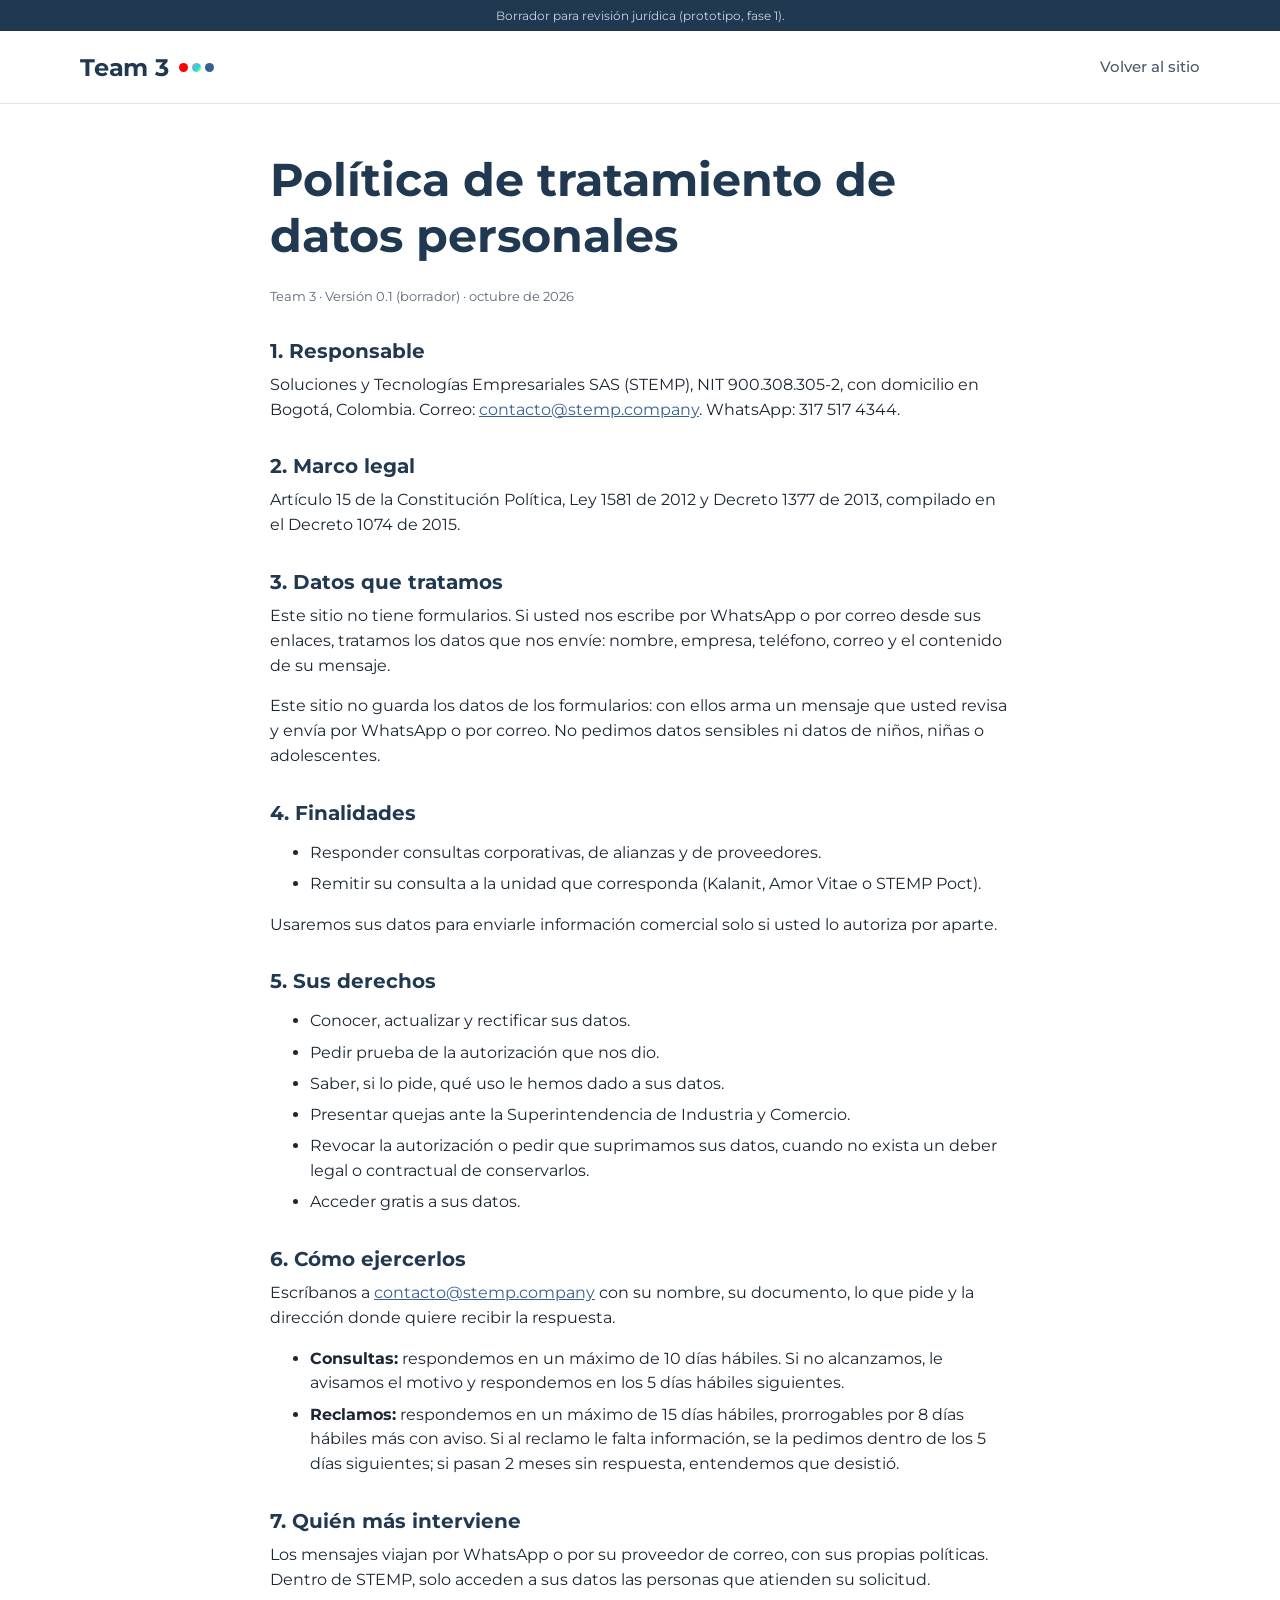
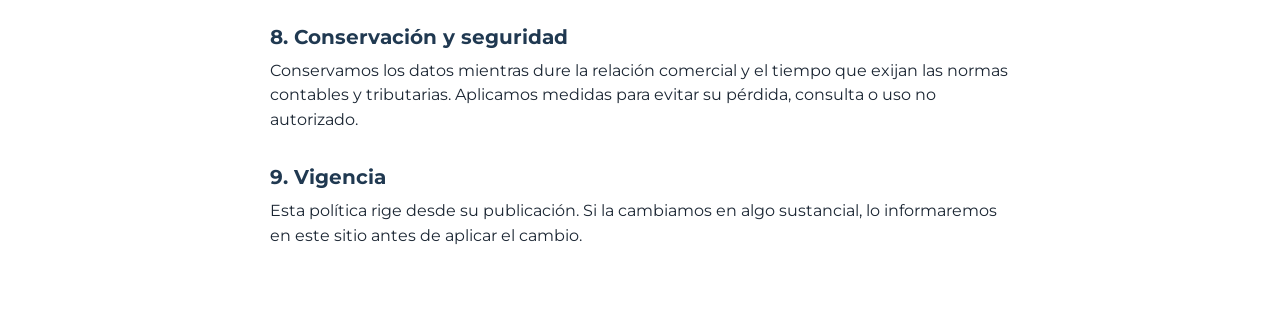
==== politica-datos.html @ 6228a0b4 "Prototipo de la fase 1 (proyecto T3) Co-Authored-By: Claude Opus 5.5 <noreply@anthropic.com>" ====
<!doctype html>
<html lang="es-CO">
<head>
  <meta charset="utf-8">
  <meta name="viewport" content="width=device-width, initial-scale=1">
  <title>Política de tratamiento de datos · Team 3</title>
  <meta name="robots" content="noindex">
  <link rel="icon" href="assets/icono.png">
  <link href="https://fonts.googleapis.com/css2?family=Montserrat:wght@400;600;700&display=swap" rel="stylesheet">
  <link rel="stylesheet" href="assets/style.css">
</head>
<body>
  <div class="aviso-prototipo">Borrador para revisión jurídica (prototipo, fase 1).</div>
  <header class="encabezado"><div class="contenedor"><a class="logotipo" href="index.html">Team 3<span class="puntos" aria-hidden="true"><i class="p-kl"></i><i class="p-av"></i><i class="p-st"></i></span></a><nav class="nav"><a href="index.html">Volver al sitio</a></nav></div></header>
  <main class="documento">
    <h1>Política de tratamiento de datos personales</h1>
    <p class="nota">Team 3 · Versión 0.1 (borrador) · octubre de 2026</p>

    <h2>1. Responsable</h2>
    <p>Soluciones y Tecnologías Empresariales SAS (STEMP), NIT 900.308.305-2, con domicilio en Bogotá, Colombia. Correo: <a href="mailto:contacto@stemp.company">contacto@stemp.company</a>. WhatsApp: 317 517 4344.</p>

    <h2>2. Marco legal</h2>
    <p>Artículo 15 de la Constitución Política, Ley 1581 de 2012 y Decreto 1377 de 2013, compilado en el Decreto 1074 de 2015.</p>

    <h2>3. Datos que tratamos</h2>
    <p>Este sitio no tiene formularios. Si usted nos escribe por WhatsApp o por correo desde sus enlaces, tratamos los datos que nos envíe: nombre, empresa, teléfono, correo y el contenido de su mensaje.</p>
    <p>Este sitio no guarda los datos de los formularios: con ellos arma un mensaje que usted revisa y envía por WhatsApp o por correo. No pedimos datos sensibles ni datos de niños, niñas o adolescentes.</p>

    <h2>4. Finalidades</h2>
    <ul><li>Responder consultas corporativas, de alianzas y de proveedores.</li><li>Remitir su consulta a la unidad que corresponda (Kalanit, Amor Vitae o STEMP Poct).</li></ul>
    <p>Usaremos sus datos para enviarle información comercial solo si usted lo autoriza por aparte.</p>

    <h2>5. Sus derechos</h2>
    <ul>
      <li>Conocer, actualizar y rectificar sus datos.</li>
      <li>Pedir prueba de la autorización que nos dio.</li>
      <li>Saber, si lo pide, qué uso le hemos dado a sus datos.</li>
      <li>Presentar quejas ante la Superintendencia de Industria y Comercio.</li>
      <li>Revocar la autorización o pedir que suprimamos sus datos, cuando no exista un deber legal o contractual de conservarlos.</li>
      <li>Acceder gratis a sus datos.</li>
    </ul>

    <h2>6. Cómo ejercerlos</h2>
    <p>Escríbanos a <a href="mailto:contacto@stemp.company">contacto@stemp.company</a> con su nombre, su documento, lo que pide y la dirección donde quiere recibir la respuesta.</p>
    <ul>
      <li><strong>Consultas:</strong> respondemos en un máximo de 10 días hábiles. Si no alcanzamos, le avisamos el motivo y respondemos en los 5 días hábiles siguientes.</li>
      <li><strong>Reclamos:</strong> respondemos en un máximo de 15 días hábiles, prorrogables por 8 días hábiles más con aviso. Si al reclamo le falta información, se la pedimos dentro de los 5 días siguientes; si pasan 2 meses sin respuesta, entendemos que desistió.</li>
    </ul>

    <h2>7. Quién más interviene</h2>
    <p>Los mensajes viajan por WhatsApp o por su proveedor de correo, con sus propias políticas. Dentro de STEMP, solo acceden a sus datos las personas que atienden su solicitud.</p>

    <h2>8. Conservación y seguridad</h2>
    <p>Conservamos los datos mientras dure la relación comercial y el tiempo que exijan las normas contables y tributarias. Aplicamos medidas para evitar su pérdida, consulta o uso no autorizado.</p>

    <h2>9. Vigencia</h2>
    <p>Esta política rige desde su publicación. Si la cambiamos en algo sustancial, lo informaremos en este sitio antes de aplicar el cambio.</p>
  </main>
</body>
</html>
---- assets/style.css ----
/* Team 3 · paleta de STEMP (Brand Kit v0.1) mientras Team 3 no tenga identidad propia */
:root {
  --azul-profundo: #203951;
  --azul-stemp: #366092;
  --azul-claro: #9DDCF9;
  --blanco: #FFFFFF;
  --tinta: #1B2633;
  --tinta-suave: #4A5868;
  --tinta-tenue: #5C6979;
  --superficie: #F2F6FA;
  --borde: #DCE4EC;
  --oscuro-superficie: #2A4763;
  --oscuro-texto-suave: #C9D6E3;
  --whatsapp: #1A7F4B;
  --radio: 10px;
  --ancho: 1160px;
}

* { box-sizing: border-box; }
html { scroll-behavior: smooth; }
body {
  margin: 0;
  font-family: "Montserrat", "Century Gothic", system-ui, sans-serif;
  color: var(--tinta);
  background: var(--blanco);
  line-height: 1.55;
  font-size: 16px;
}
img { max-width: 100%; display: block; }
a { color: var(--azul-stemp); }
h1, h2, h3 { color: var(--azul-profundo); line-height: 1.2; margin: 0 0 .5em; }
h1 { font-size: clamp(1.9rem, 4vw, 2.9rem); font-weight: 700; }
h2 { font-size: clamp(1.5rem, 3vw, 2rem); font-weight: 700; }
h3 { font-size: 1.08rem; font-weight: 600; }
p { margin: 0 0 1em; }
.contenedor { max-width: var(--ancho); margin: 0 auto; padding: 0 20px; }
.etiqueta { text-transform: uppercase; letter-spacing: .14em; font-size: .75rem; font-weight: 600; color: var(--azul-stemp); margin-bottom: .6em; }

.aviso-prototipo { background: var(--azul-profundo); color: var(--oscuro-texto-suave); font-size: .78rem; text-align: center; padding: 6px 12px; }

/* Encabezado */
.encabezado { position: sticky; top: 0; z-index: 20; background: rgba(255,255,255,.96); backdrop-filter: blur(6px); border-bottom: 1px solid var(--borde); }
.encabezado .contenedor { display: flex; align-items: center; gap: 20px; min-height: 72px; }
.marca { display: flex; align-items: center; gap: 12px; text-decoration: none; }
.marca img { height: 40px; width: auto; }
.marca span { font-weight: 600; font-size: 1.05rem; color: var(--azul-profundo); border-left: 2px solid var(--borde); padding-left: 12px; }
.nav { margin-left: auto; display: flex; gap: 22px; align-items: center; }
.nav a { text-decoration: none; color: var(--tinta-suave); font-weight: 500; font-size: .93rem; }
.nav a:hover { color: var(--azul-profundo); }
.nav a.boton-primario, .nav a.boton-primario:hover { color: #fff; }
.boton-carrito { position: relative; }

/* Botones */
.boton { display: inline-flex; align-items: center; justify-content: center; gap: 8px; border: 0; cursor: pointer; font: inherit; font-weight: 600; font-size: .93rem; padding: 12px 20px; border-radius: 999px; text-decoration: none; transition: transform .12s, background .12s; }
.boton:active { transform: translateY(1px); }
.boton-primario { background: var(--azul-stemp); color: #fff; }
.boton-primario:hover { background: var(--azul-profundo); }
.boton-secundario { background: transparent; color: var(--azul-profundo); border: 1.5px solid var(--azul-profundo); }
.boton-secundario:hover { background: var(--superficie); }
.boton-whatsapp { background: var(--whatsapp); color: #fff; }
.boton-whatsapp:hover { background: #136b3e; }
.boton-claro { background: #fff; color: var(--azul-profundo); }
.boton-pequeno { padding: 8px 14px; font-size: .85rem; }
.contador { background: var(--azul-claro); color: var(--azul-profundo); border-radius: 999px; min-width: 22px; height: 22px; font-size: .75rem; display: inline-flex; align-items: center; justify-content: center; padding: 0 6px; }

/* Portada */
.portada { background: linear-gradient(160deg, var(--superficie) 0%, #fff 70%); padding: 72px 0 64px; position: relative; overflow: hidden; }
.portada::after { content: ""; position: absolute; right: -140px; top: -140px; width: 460px; height: 460px; border-radius: 50%; border: 36px solid var(--azul-claro); opacity: .35; }
.portada .contenedor { position: relative; z-index: 1; display: grid; grid-template-columns: 1.3fr 1fr; gap: 48px; align-items: center; }
.portada p.lead { font-size: 1.12rem; color: var(--tinta-suave); max-width: 36em; }
.acciones { display: flex; gap: 12px; flex-wrap: wrap; margin-top: 24px; }
.pilares { display: grid; gap: 12px; }
.pilar { background: #fff; border: 1px solid var(--borde); border-radius: var(--radio); padding: 16px 18px; display: flex; gap: 14px; align-items: flex-start; }
.pilar .icono { flex: none; width: 38px; height: 38px; border-radius: 50%; background: var(--superficie); color: var(--azul-stemp); display: grid; place-items: center; }
.pilar h3 { margin: 0 0 2px; font-size: .98rem; }
.pilar p { margin: 0; font-size: .88rem; color: var(--tinta-suave); }

/* Secciones */
section { padding: 64px 0; }
.seccion-gris { background: var(--superficie); }
.encabezado-seccion { max-width: 720px; margin-bottom: 28px; }
.encabezado-seccion p { color: var(--tinta-suave); }

/* Equipos */
.equipos { display: grid; grid-template-columns: repeat(auto-fit, minmax(250px, 1fr)); gap: 18px; }
.tarjeta { background: #fff; border: 1px solid var(--borde); border-radius: var(--radio); padding: 22px; display: flex; flex-direction: column; gap: 10px; }
.tarjeta .linea { font-size: .75rem; text-transform: uppercase; letter-spacing: .1em; color: var(--azul-stemp); font-weight: 600; }
.tarjeta p { font-size: .88rem; color: var(--tinta-suave); margin: 0; flex: 1; }
.tarjeta .acciones { margin-top: 8px; }
.ilustracion { height: 120px; border-radius: 8px; background: linear-gradient(135deg, var(--azul-profundo), var(--azul-stemp)); display: grid; place-items: center; color: var(--azul-claro); }

/* Catálogo */
.filtros { display: flex; flex-wrap: wrap; gap: 8px; margin-bottom: 14px; }
.filtro { border: 1px solid var(--borde); background: #fff; color: var(--tinta-suave); padding: 8px 14px; border-radius: 999px; cursor: pointer; font: inherit; font-size: .85rem; font-weight: 500; }
.filtro[aria-pressed="true"] { background: var(--azul-profundo); color: #fff; border-color: var(--azul-profundo); }
.buscador { width: 100%; max-width: 420px; padding: 12px 16px; border: 1px solid var(--borde); border-radius: 999px; font: inherit; margin-bottom: 18px; }
.detalle-linea { background: #fff; border-left: 4px solid var(--azul-claro); padding: 12px 16px; border-radius: 6px; font-size: .9rem; color: var(--tinta-suave); margin-bottom: 18px; }
.lista { display: grid; grid-template-columns: repeat(auto-fill, minmax(260px, 1fr)); gap: 12px; }
.producto { background: #fff; border: 1px solid var(--borde); border-radius: var(--radio); padding: 16px; display: flex; flex-direction: column; gap: 6px; }
.producto .codigo { font-size: .72rem; color: var(--tinta-tenue); letter-spacing: .05em; }
.producto h3 { font-size: .95rem; margin: 0; color: var(--tinta); font-weight: 600; }
.producto .meta { font-size: .8rem; color: var(--tinta-suave); }
.producto .fila { display: flex; gap: 8px; align-items: center; margin-top: auto; padding-top: 8px; }
.cantidad { display: inline-flex; align-items: center; border: 1px solid var(--borde); border-radius: 999px; overflow: hidden; }
.cantidad button { border: 0; background: var(--superficie); width: 32px; height: 34px; cursor: pointer; font-size: 1rem; color: var(--azul-profundo); }
.cantidad input { width: 40px; border: 0; text-align: center; font: inherit; font-size: .9rem; -moz-appearance: textfield; }
.cantidad input::-webkit-inner-spin-button { -webkit-appearance: none; }
.vacio { color: var(--tinta-tenue); padding: 20px 0; }

/* Cómo funciona */
.pasos { display: grid; grid-template-columns: repeat(auto-fit, minmax(210px, 1fr)); gap: 18px; counter-reset: paso; }
.paso { padding: 20px; border-radius: var(--radio); background: #fff; border: 1px solid var(--borde); }
.paso::before { counter-increment: paso; content: counter(paso); display: inline-grid; place-items: center; width: 32px; height: 32px; border-radius: 50%; background: var(--azul-profundo); color: #fff; font-weight: 700; margin-bottom: 10px; }
.paso p { font-size: .9rem; color: var(--tinta-suave); margin: 0; }

/* Contacto y pie */
.banda { background: var(--azul-profundo); color: #fff; }
.banda h2 { color: #fff; }
.banda p { color: var(--oscuro-texto-suave); }
.banda .contenedor { display: flex; justify-content: space-between; align-items: center; gap: 24px; flex-wrap: wrap; }
.pie { background: #17293b; color: var(--oscuro-texto-suave); font-size: .85rem; padding: 36px 0; }
.pie .contenedor { display: grid; grid-template-columns: 2fr 1fr 1fr; gap: 24px; }
.pie a { color: #fff; }
.pie img { height: 34px; width: auto; margin-bottom: 10px; }
.pie h3 { color: #fff; font-size: .9rem; }
.pie ul { list-style: none; padding: 0; margin: 0; display: grid; gap: 6px; }

/* Panel del pedido */
.velo { position: fixed; inset: 0; background: rgba(16, 28, 42, .45); z-index: 40; opacity: 0; pointer-events: none; transition: opacity .2s; }
.velo.abierto { opacity: 1; pointer-events: auto; }
.panel { position: fixed; top: 0; right: 0; bottom: 0; width: min(460px, 100%); background: #fff; z-index: 50; transform: translateX(100%); transition: transform .25s ease; display: flex; flex-direction: column; box-shadow: -10px 0 30px rgba(0,0,0,.12); }
.panel.abierto { transform: none; }
.panel-cabeza { display: flex; justify-content: space-between; align-items: center; padding: 18px 20px; border-bottom: 1px solid var(--borde); }
.panel-cabeza h2 { font-size: 1.2rem; margin: 0; }
.cerrar { border: 0; background: var(--superficie); width: 36px; height: 36px; border-radius: 50%; cursor: pointer; font-size: 1.2rem; color: var(--azul-profundo); }
.panel-cuerpo { padding: 18px 20px; overflow-y: auto; flex: 1; }
.linea-pedido { display: grid; grid-template-columns: 1fr auto auto; gap: 10px; align-items: center; padding: 10px 0; border-bottom: 1px solid var(--borde); font-size: .88rem; }
.linea-pedido small { color: var(--tinta-tenue); display: block; }
.quitar { border: 0; background: none; color: var(--tinta-tenue); cursor: pointer; font-size: .8rem; text-decoration: underline; }
.panel-pie { padding: 16px 20px; border-top: 1px solid var(--borde); display: grid; gap: 10px; background: var(--superficie); }
.nota { font-size: .8rem; color: var(--tinta-tenue); }

/* Formularios */
form .campo { display: grid; gap: 4px; margin-bottom: 12px; }
form label { font-size: .82rem; font-weight: 600; color: var(--tinta-suave); }
form input, form select, form textarea { font: inherit; font-size: .93rem; padding: 10px 12px; border: 1px solid var(--borde); border-radius: 8px; background: #fff; color: var(--tinta); width: 100%; }
form input:focus, form select:focus, form textarea:focus, .buscador:focus { outline: 2px solid var(--azul-claro); border-color: var(--azul-stemp); }
.dos { display: grid; grid-template-columns: 1fr 1fr; gap: 10px; }
.autorizacion { display: flex; gap: 10px; align-items: flex-start; font-size: .82rem; color: var(--tinta-suave); margin: 6px 0 4px; }
.autorizacion input { width: auto; margin-top: 3px; }
.error { color: #B3261E; font-size: .82rem; min-height: 1.2em; }

/* Ventana de cotización */
.ventana { position: fixed; inset: 0; display: grid; place-items: center; z-index: 60; padding: 16px; pointer-events: none; opacity: 0; transition: opacity .2s; }
.ventana.abierta { opacity: 1; pointer-events: auto; }
.ventana .caja { background: #fff; border-radius: 14px; width: min(560px, 100%); max-height: calc(100vh - 32px); overflow-y: auto; padding: 24px; box-shadow: 0 20px 50px rgba(0,0,0,.2); }

.aviso-flotante { position: fixed; left: 50%; bottom: 24px; transform: translate(-50%, 20px); background: var(--azul-profundo); color: #fff; padding: 10px 18px; border-radius: 999px; font-size: .88rem; opacity: 0; transition: all .2s; z-index: 70; pointer-events: none; }
.aviso-flotante.visible { opacity: 1; transform: translate(-50%, 0); }

/* Página de texto (política) */
.documento { max-width: 780px; margin: 0 auto; padding: 48px 20px 64px; }
.documento h2 { font-size: 1.25rem; margin-top: 1.6em; }
.documento li { margin-bottom: .4em; }

@media (max-width: 860px) {
  .portada .contenedor { grid-template-columns: 1fr; }
  .pie .contenedor { grid-template-columns: 1fr; }
  .nav a.ocultable { display: none; }
}
@media (max-width: 520px) {
  .marca span { display: none; }
  .dos { grid-template-columns: 1fr; }
  section { padding: 48px 0; }
}

/* ---- Propio de Team 3 ---- */
.logotipo { font-weight: 700; font-size: 1.5rem; color: var(--azul-profundo); letter-spacing: -.01em; display: inline-flex; align-items: center; gap: 10px; text-decoration: none; }
.logotipo .puntos { display: inline-flex; gap: 4px; }
.logotipo .puntos i { width: 9px; height: 9px; border-radius: 50%; display: block; }
.p-kl { background: #FF0000; } .p-av { background: linear-gradient(135deg, #FF7BAC, #00E0F4 55%, #FFF200); } .p-st { background: #366092; }
.pie .logotipo { color: #fff; margin-bottom: 10px; }
.unidades { display: grid; grid-template-columns: repeat(auto-fit, minmax(280px, 1fr)); gap: 20px; }
.unidad { background: #fff; border: 1px solid var(--borde); border-radius: 14px; padding: 26px; display: flex; flex-direction: column; gap: 12px; border-top: 5px solid var(--color, var(--azul-stemp)); }
.unidad .logo-unidad { height: 64px; display: flex; align-items: center; gap: 10px; }
.unidad .logo-unidad img { max-height: 56px; width: auto; }
.unidad .logo-unidad span { font-weight: 600; color: var(--azul-profundo); border-left: 2px solid var(--borde); padding-left: 10px; }
.unidad p { color: var(--tinta-suave); font-size: .93rem; margin: 0; flex: 1; }
.unidad .tipo { font-size: .75rem; text-transform: uppercase; letter-spacing: .1em; font-weight: 600; color: var(--tinta-tenue); }
.flujo { display: grid; grid-template-columns: repeat(4, 1fr); gap: 0; margin-top: 10px; }
.flujo .etapa { position: relative; padding: 20px 18px 20px 0; }
.flujo .etapa::before { content: ""; position: absolute; top: 34px; left: 40px; right: 0; height: 2px; background: var(--borde); }
.flujo .etapa:last-child::before { display: none; }
.flujo .nodo { width: 30px; height: 30px; border-radius: 50%; background: var(--color); position: relative; z-index: 1; margin-bottom: 12px; box-shadow: 0 0 0 6px #fff; }
.flujo h3 { font-size: .98rem; margin-bottom: 4px; }
.flujo p { font-size: .88rem; color: var(--tinta-suave); margin: 0; }
.flujo small { display: block; margin-top: 6px; font-size: .75rem; color: var(--tinta-tenue); text-transform: uppercase; letter-spacing: .08em; font-weight: 600; }
.dato { font-size: 2rem; font-weight: 700; color: var(--azul-profundo); }
@media (max-width: 860px) { .flujo { grid-template-columns: 1fr 1fr; } .flujo .etapa::before { display: none; } }
@media (max-width: 520px) { .flujo { grid-template-columns: 1fr; } }

section[id] { scroll-margin-top: 80px; }
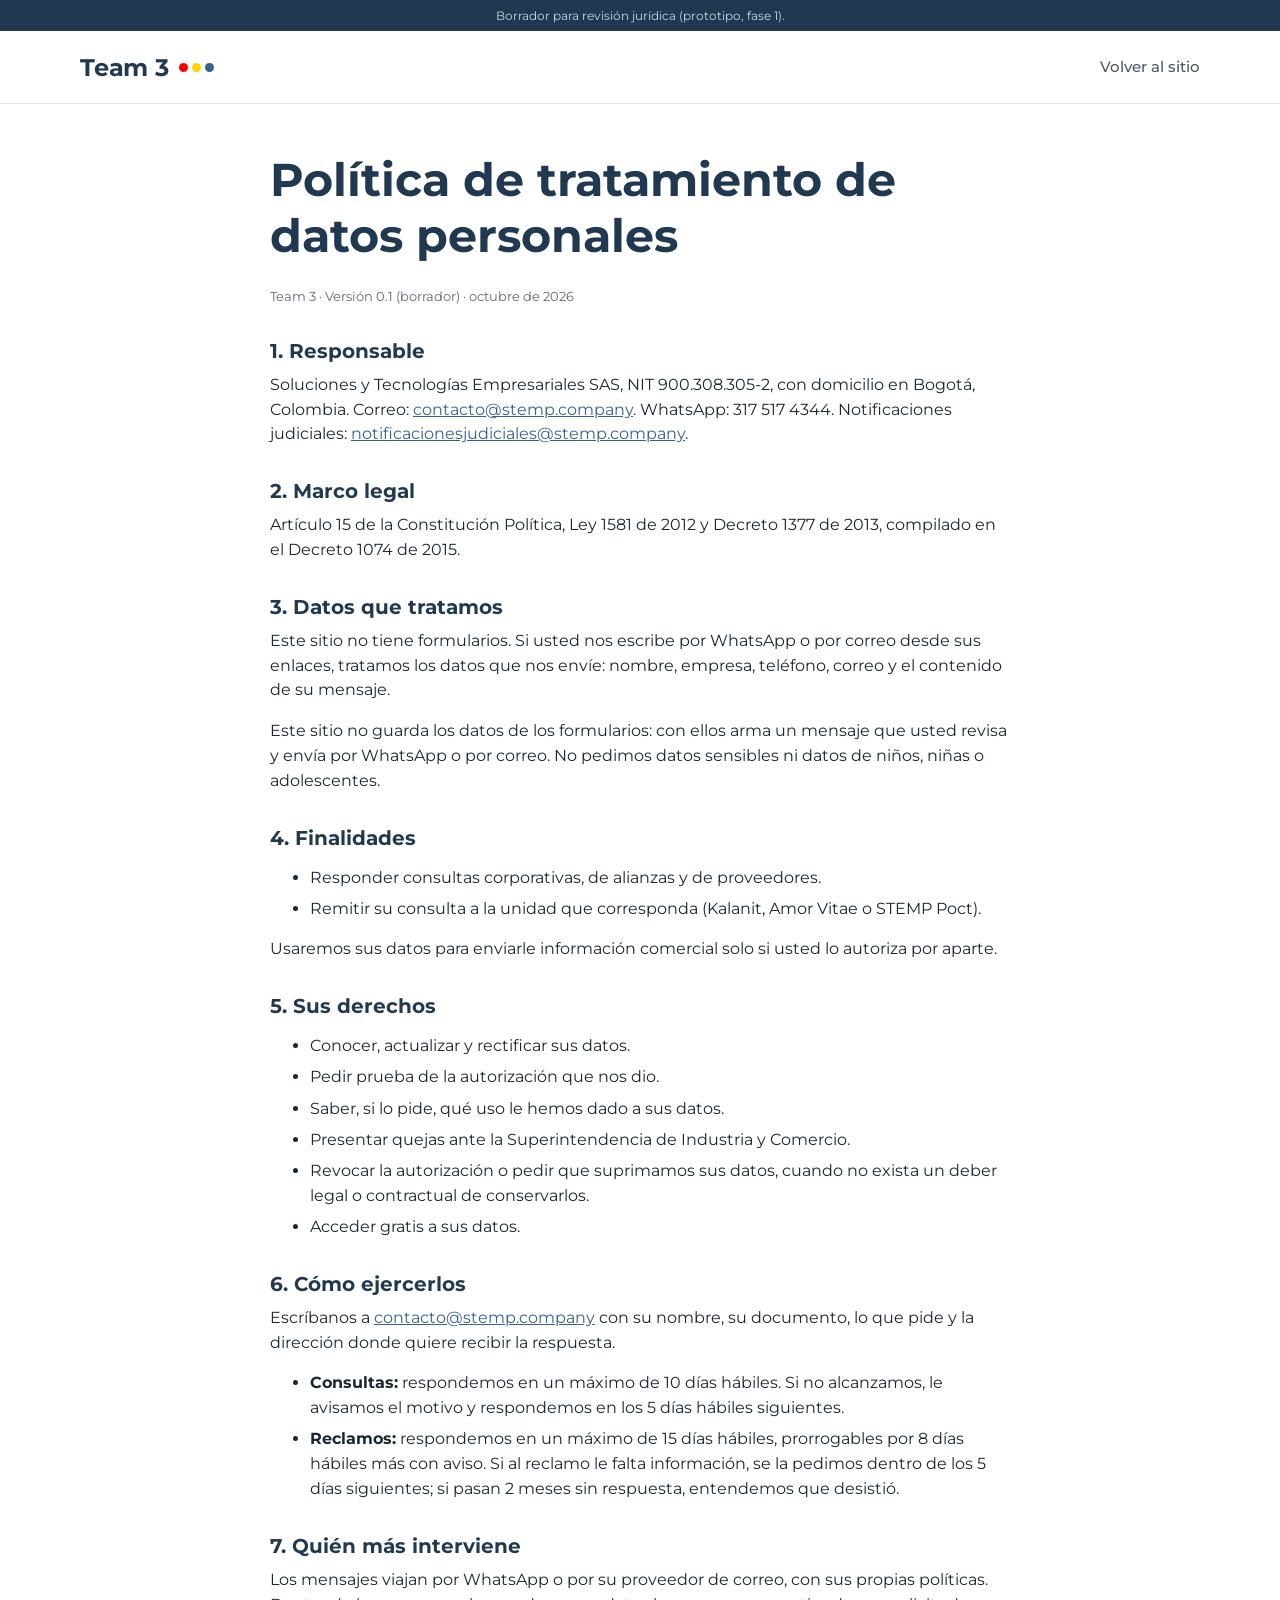
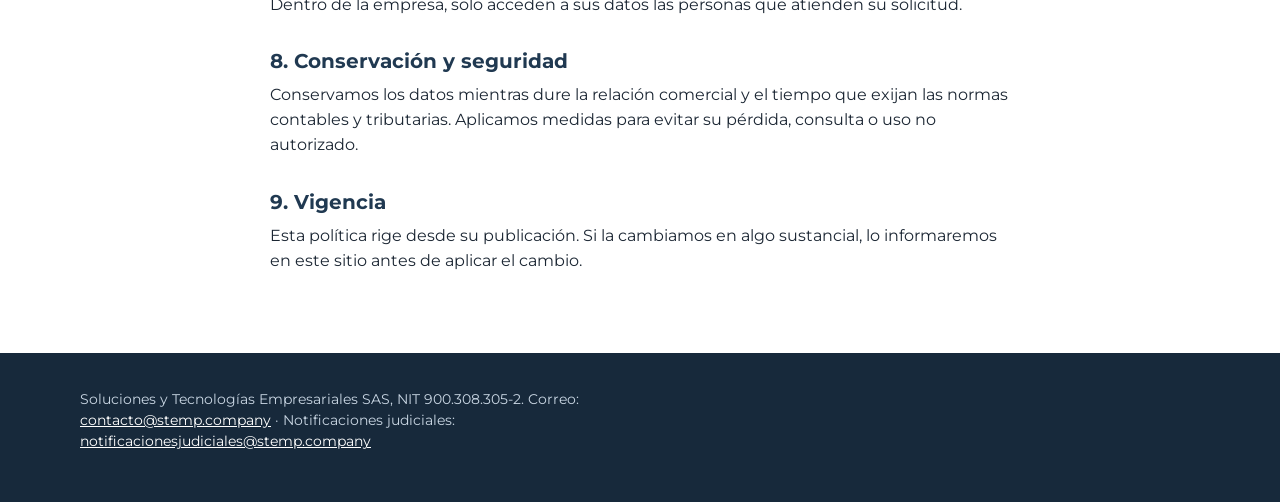
==== commit 64b9a076: "Ajustes de JGo: cobertura nacional, amarillo de Amor Vitae, razón social sin sigla y correo de notif" ====
--- a/politica-datos.html
+++ b/politica-datos.html
@@ -17,7 +17,7 @@
     <p class="nota">Team 3 · Versión 0.1 (borrador) · octubre de 2026</p>
 
     <h2>1. Responsable</h2>
-    <p>Soluciones y Tecnologías Empresariales SAS (STEMP), NIT 900.308.305-2, con domicilio en Bogotá, Colombia. Correo: <a href="mailto:contacto@stemp.company">contacto@stemp.company</a>. WhatsApp: 317 517 4344.</p>
+    <p>Soluciones y Tecnologías Empresariales SAS, NIT 900.308.305-2, con domicilio en Bogotá, Colombia. Correo: <a href="mailto:contacto@stemp.company">contacto@stemp.company</a>. WhatsApp: 317 517 4344. Notificaciones judiciales: <a href="mailto:notificacionesjudiciales@stemp.company">notificacionesjudiciales@stemp.company</a>.</p>
 
     <h2>2. Marco legal</h2>
     <p>Artículo 15 de la Constitución Política, Ley 1581 de 2012 y Decreto 1377 de 2013, compilado en el Decreto 1074 de 2015.</p>
@@ -48,7 +48,7 @@
     </ul>
 
     <h2>7. Quién más interviene</h2>
-    <p>Los mensajes viajan por WhatsApp o por su proveedor de correo, con sus propias políticas. Dentro de STEMP, solo acceden a sus datos las personas que atienden su solicitud.</p>
+    <p>Los mensajes viajan por WhatsApp o por su proveedor de correo, con sus propias políticas. Dentro de la empresa, solo acceden a sus datos las personas que atienden su solicitud.</p>
 
     <h2>8. Conservación y seguridad</h2>
     <p>Conservamos los datos mientras dure la relación comercial y el tiempo que exijan las normas contables y tributarias. Aplicamos medidas para evitar su pérdida, consulta o uso no autorizado.</p>
@@ -56,5 +56,6 @@
     <h2>9. Vigencia</h2>
     <p>Esta política rige desde su publicación. Si la cambiamos en algo sustancial, lo informaremos en este sitio antes de aplicar el cambio.</p>
   </main>
+  <footer class="pie"><div class="contenedor"><p>Soluciones y Tecnologías Empresariales SAS, NIT 900.308.305-2. Correo: <a href="mailto:contacto@stemp.company">contacto@stemp.company</a> · Notificaciones judiciales: <a href="mailto:notificacionesjudiciales@stemp.company">notificacionesjudiciales@stemp.company</a></p></div></footer>
 </body>
 </html>
--- a/assets/style.css
+++ b/assets/style.css
@@ -178,7 +178,7 @@
 .logotipo { font-weight: 700; font-size: 1.5rem; color: var(--azul-profundo); letter-spacing: -.01em; display: inline-flex; align-items: center; gap: 10px; text-decoration: none; }
 .logotipo .puntos { display: inline-flex; gap: 4px; }
 .logotipo .puntos i { width: 9px; height: 9px; border-radius: 50%; display: block; }
-.p-kl { background: #FF0000; } .p-av { background: linear-gradient(135deg, #FF7BAC, #00E0F4 55%, #FFF200); } .p-st { background: #366092; }
+.p-kl { background: #FF0000; } .p-av { background: #FFD400; } .p-st { background: #366092; }
 .pie .logotipo { color: #fff; margin-bottom: 10px; }
 .unidades { display: grid; grid-template-columns: repeat(auto-fit, minmax(280px, 1fr)); gap: 20px; }
 .unidad { background: #fff; border: 1px solid var(--borde); border-radius: 14px; padding: 26px; display: flex; flex-direction: column; gap: 12px; border-top: 5px solid var(--color, var(--azul-stemp)); }
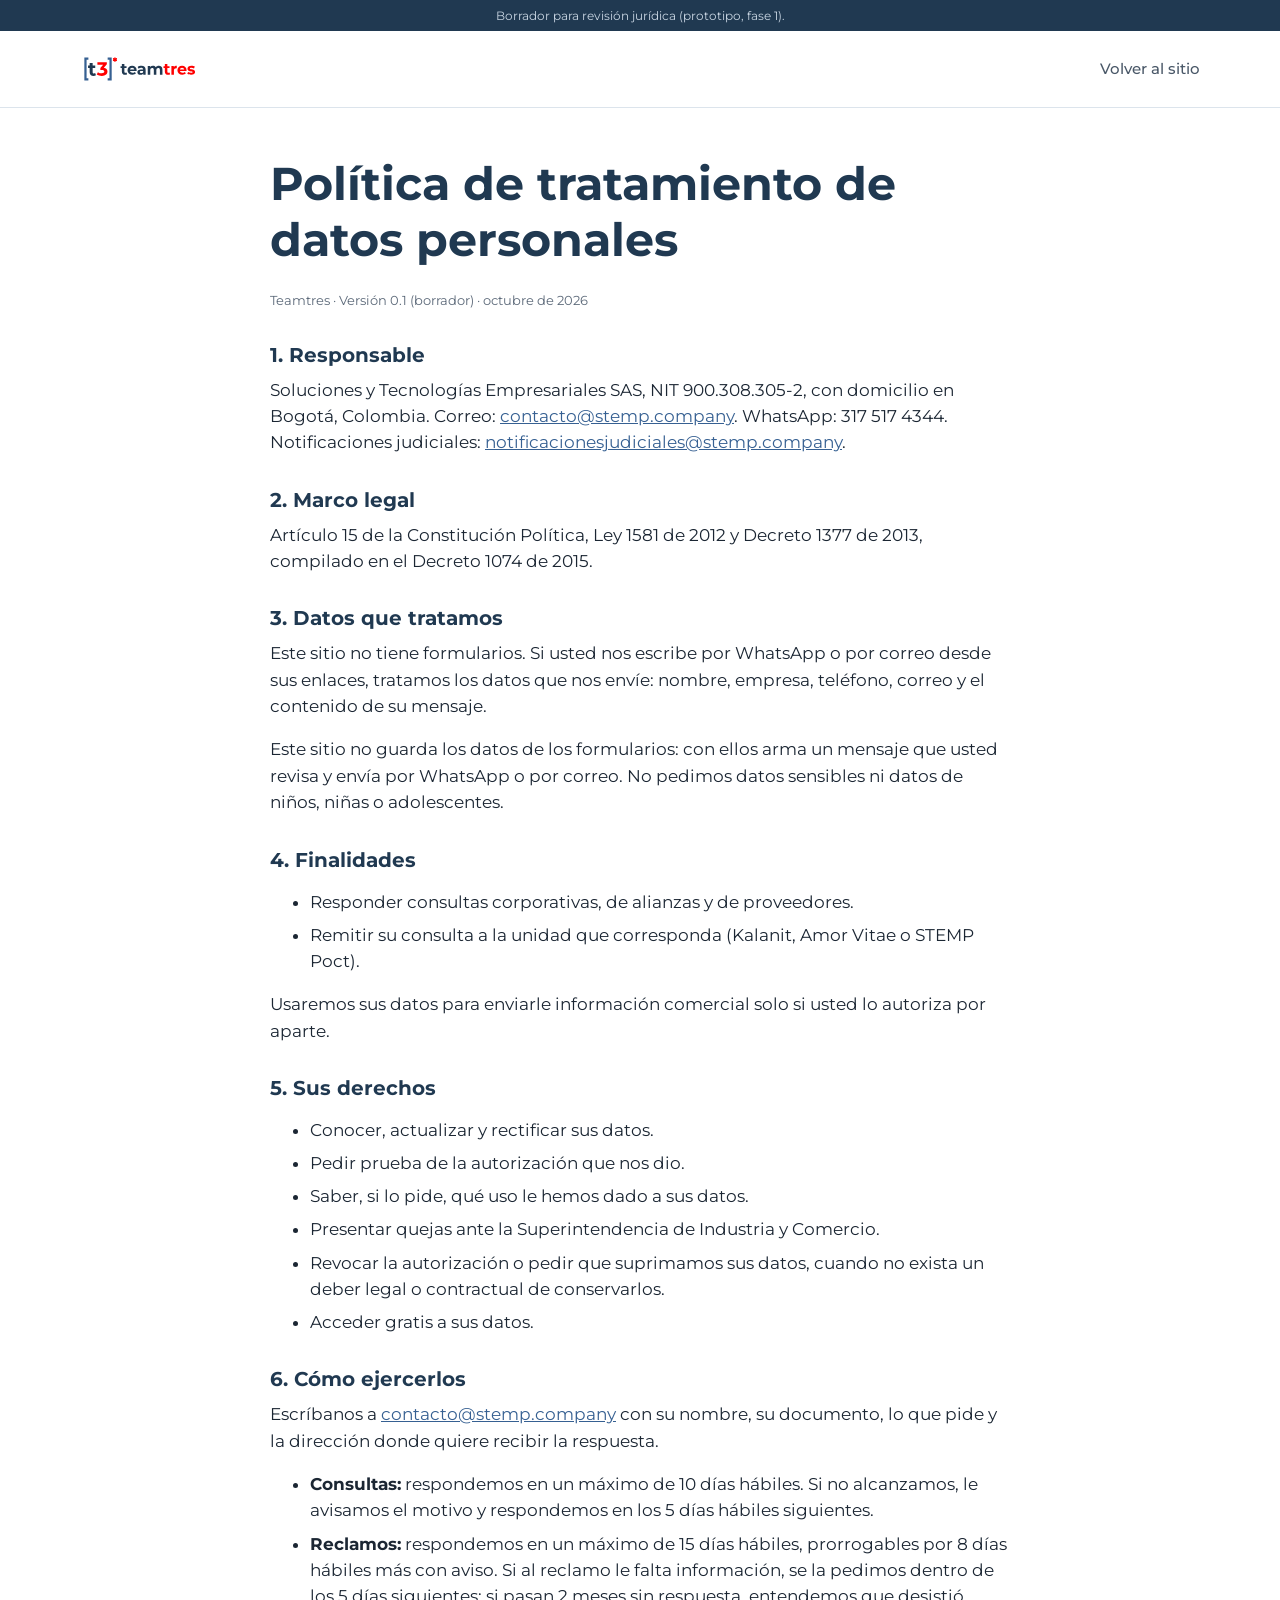
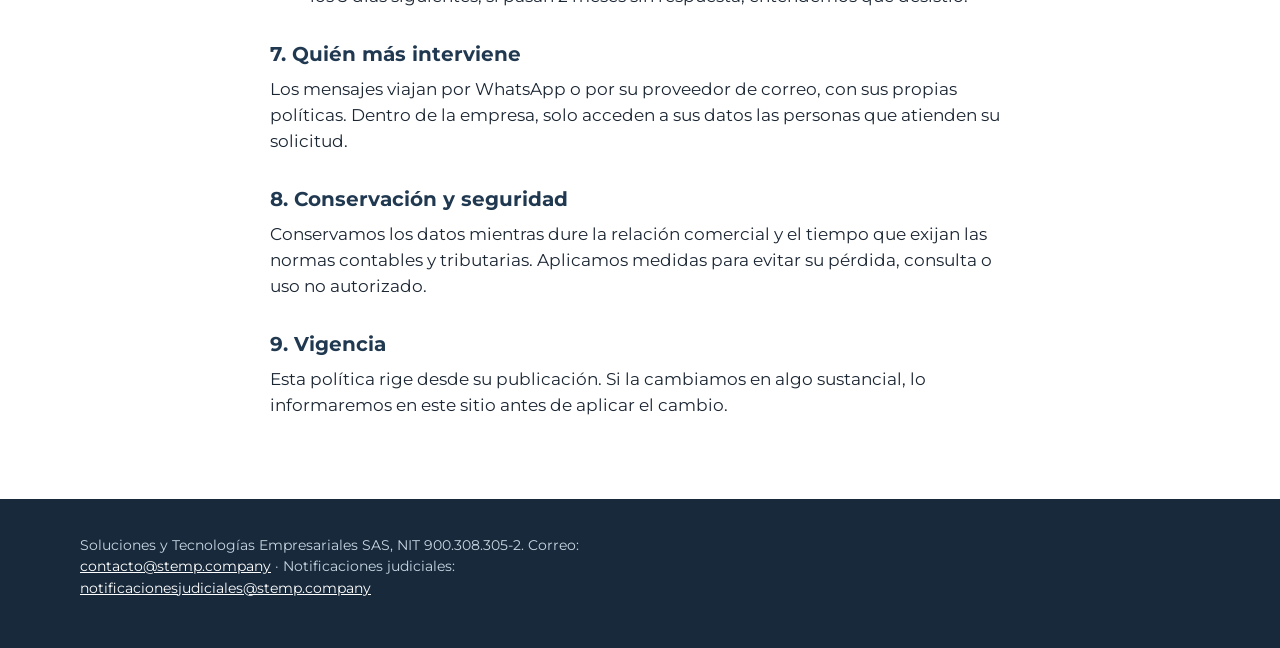
==== commit 67c9b68e: "Marca: Teamtres (logo E1) y Amor Vitae v0.2 sin amarillo; respaldo «Parte de Teamtres» Co-Authored-B" ====
--- a/politica-datos.html
+++ b/politica-datos.html
@@ -3,7 +3,7 @@
 <head>
   <meta charset="utf-8">
   <meta name="viewport" content="width=device-width, initial-scale=1">
-  <title>Política de tratamiento de datos · Team 3</title>
+  <title>Política de tratamiento de datos · Teamtres</title>
   <meta name="robots" content="noindex">
   <link rel="icon" href="assets/icono.png">
   <link href="https://fonts.googleapis.com/css2?family=Montserrat:wght@400;600;700&display=swap" rel="stylesheet">
@@ -11,10 +11,10 @@
 </head>
 <body>
   <div class="aviso-prototipo">Borrador para revisión jurídica (prototipo, fase 1).</div>
-  <header class="encabezado"><div class="contenedor"><a class="logotipo" href="index.html">Team 3<span class="puntos" aria-hidden="true"><i class="p-kl"></i><i class="p-av"></i><i class="p-st"></i></span></a><nav class="nav"><a href="index.html">Volver al sitio</a></nav></div></header>
+  <header class="encabezado"><div class="contenedor"><a class="logotipo" href="index.html"><img src="assets/teamtres-logo.svg" alt="Teamtres"></a><nav class="nav"><a href="index.html">Volver al sitio</a></nav></div></header>
   <main class="documento">
     <h1>Política de tratamiento de datos personales</h1>
-    <p class="nota">Team 3 · Versión 0.1 (borrador) · octubre de 2026</p>
+    <p class="nota">Teamtres · Versión 0.1 (borrador) · octubre de 2026</p>
 
     <h2>1. Responsable</h2>
     <p>Soluciones y Tecnologías Empresariales SAS, NIT 900.308.305-2, con domicilio en Bogotá, Colombia. Correo: <a href="mailto:contacto@stemp.company">contacto@stemp.company</a>. WhatsApp: 317 517 4344. Notificaciones judiciales: <a href="mailto:notificacionesjudiciales@stemp.company">notificacionesjudiciales@stemp.company</a>.</p>
--- a/assets/style.css
+++ b/assets/style.css
@@ -1,4 +1,4 @@
-/* Team 3 · paleta de STEMP (Brand Kit v0.1) mientras Team 3 no tenga identidad propia */
+/* Teamtres · colores del Brand Kit v0.1 T3 (los de STEMP y el rojo de Kalanit) */
 :root {
   --azul-profundo: #203951;
   --azul-stemp: #366092;
@@ -174,7 +174,7 @@
   section { padding: 48px 0; }
 }
 
-/* ---- Propio de Team 3 ---- */
+/* ---- Propio de Teamtres ---- */
 .logotipo { font-weight: 700; font-size: 1.5rem; color: var(--azul-profundo); letter-spacing: -.01em; display: inline-flex; align-items: center; gap: 10px; text-decoration: none; }
 .logotipo .puntos { display: inline-flex; gap: 4px; }
 .logotipo .puntos i { width: 9px; height: 9px; border-radius: 50%; display: block; }
@@ -200,3 +200,52 @@
 @media (max-width: 520px) { .flujo { grid-template-columns: 1fr; } }
 
 section[id] { scroll-margin-top: 80px; }
+
+/* ===== Pase visual (18-oct-2026): fotos a sangre, más aire, tarjetas con imagen ===== */
+body { font-size: 17px; }
+.encabezado .contenedor { min-height: 76px; }
+.hero { position: relative; min-height: min(86vh, 760px); display: flex; align-items: center; color: #fff; background: #142638 center / cover no-repeat; overflow: hidden; }
+.hero::before { content: ""; position: absolute; inset: 0; background: linear-gradient(100deg, rgba(16, 32, 48, .95) 0%, rgba(32, 57, 81, .84) 45%, rgba(32, 57, 81, .2) 100%); }
+.hero .contenedor { position: relative; z-index: 1; width: 100%; padding-top: 80px; padding-bottom: 80px; }
+.hero h1 { color: #fff; font-size: clamp(2.4rem, 5.4vw, 4.3rem); letter-spacing: -.02em; max-width: 12.5em; margin-bottom: .35em; }
+.hero .lead { color: #D6E2EE; font-size: clamp(1.05rem, 1.6vw, 1.25rem); max-width: 34em; }
+.hero .etiqueta { color: var(--azul-claro); }
+.hero .chips { display: flex; flex-wrap: wrap; gap: 10px; margin-top: 34px; }
+.hero .chip { display: inline-flex; align-items: center; gap: 8px; padding: 8px 14px; border-radius: 999px; background: rgba(255,255,255,.1); border: 1px solid rgba(255,255,255,.22); font-size: .85rem; backdrop-filter: blur(4px); }
+.hero .chip i { width: 9px; height: 9px; border-radius: 50%; }
+.boton-contorno-claro { background: transparent; color: #fff; border: 1.5px solid rgba(255,255,255,.7); }
+.boton-contorno-claro:hover { background: rgba(255,255,255,.1); }
+section { padding: 88px 0; }
+.encabezado-seccion { margin-bottom: 40px; }
+.encabezado-seccion h2 { font-size: clamp(1.8rem, 3.4vw, 2.6rem); letter-spacing: -.015em; }
+.unidades { gap: 26px; }
+.unidad { padding: 0; overflow: hidden; border: 0; border-radius: 18px; box-shadow: 0 1px 2px rgba(16,32,48,.06), 0 12px 32px rgba(16,32,48,.08); transition: transform .25s ease, box-shadow .25s ease; border-top: 0; }
+.unidad:hover { transform: translateY(-4px); box-shadow: 0 2px 4px rgba(16,32,48,.06), 0 20px 44px rgba(16,32,48,.14); }
+.unidad .foto { position: relative; aspect-ratio: 16 / 10; overflow: hidden; }
+.unidad .foto img { width: 100%; height: 100%; object-fit: cover; transition: transform .6s ease; }
+.unidad:hover .foto img { transform: scale(1.04); }
+.unidad .foto::after { content: ""; position: absolute; left: 0; right: 0; bottom: 0; height: 5px; background: var(--color); }
+.unidad .cuerpo { padding: 24px 26px 28px; display: flex; flex-direction: column; gap: 12px; flex: 1; }
+.oscura { position: relative; color: #fff; background: #102030 center / cover no-repeat; }
+.oscura::before { content: ""; position: absolute; inset: 0; background: linear-gradient(180deg, rgba(16,32,48,.93), rgba(20,38,56,.88)); }
+.oscura .contenedor { position: relative; z-index: 1; }
+.oscura h2, .oscura h3 { color: #fff; }
+.oscura .etiqueta { color: var(--azul-claro); }
+.oscura p, .oscura .flujo p { color: #C9D6E3; }
+.oscura .flujo small { color: #9DB2C7; }
+.oscura .flujo .etapa::before { background: rgba(255,255,255,.18); }
+.oscura .flujo .nodo { box-shadow: 0 0 0 6px rgba(255,255,255,.08); }
+.cifras { display: grid; grid-template-columns: repeat(auto-fit, minmax(220px, 1fr)); gap: 18px; }
+.cifra { border-left: 3px solid var(--azul-claro); padding: 6px 0 6px 20px; }
+.cifra .dato { font-size: clamp(2.2rem, 4vw, 3rem); line-height: 1; margin-bottom: 8px; }
+.cifra p { color: var(--tinta-suave); margin: 0; }
+.js .revelar { opacity: 0; transform: translateY(22px); transition: opacity .7s ease, transform .7s ease; }
+.js .revelar.visible { opacity: 1; transform: none; }
+@media (prefers-reduced-motion: reduce) { .js .revelar { opacity: 1; transform: none; transition: none; } .unidad, .unidad .foto img { transition: none; } }
+@media (max-width: 860px) { .hero { min-height: 74vh; } .hero::before { background: linear-gradient(180deg, rgba(16,32,48,.62), rgba(16,32,48,.86) 70%); } section { padding: 64px 0; } }
+
+/* ===== Marca Teamtres v0.1 (20-oct-2026): logo E1, P1 en claro y P3 en oscuro; Amor Vitae en franjas ===== */
+.logotipo img { height: 36px; width: auto; display: block; }
+.pie .logotipo { margin-bottom: 14px; }
+.pie .logotipo img { height: 32px; }
+.p-av { background: linear-gradient(90deg,#203951 0 33.34%,#9DDCF9 33.34% 66.67%,#FF0000 66.67%); }
